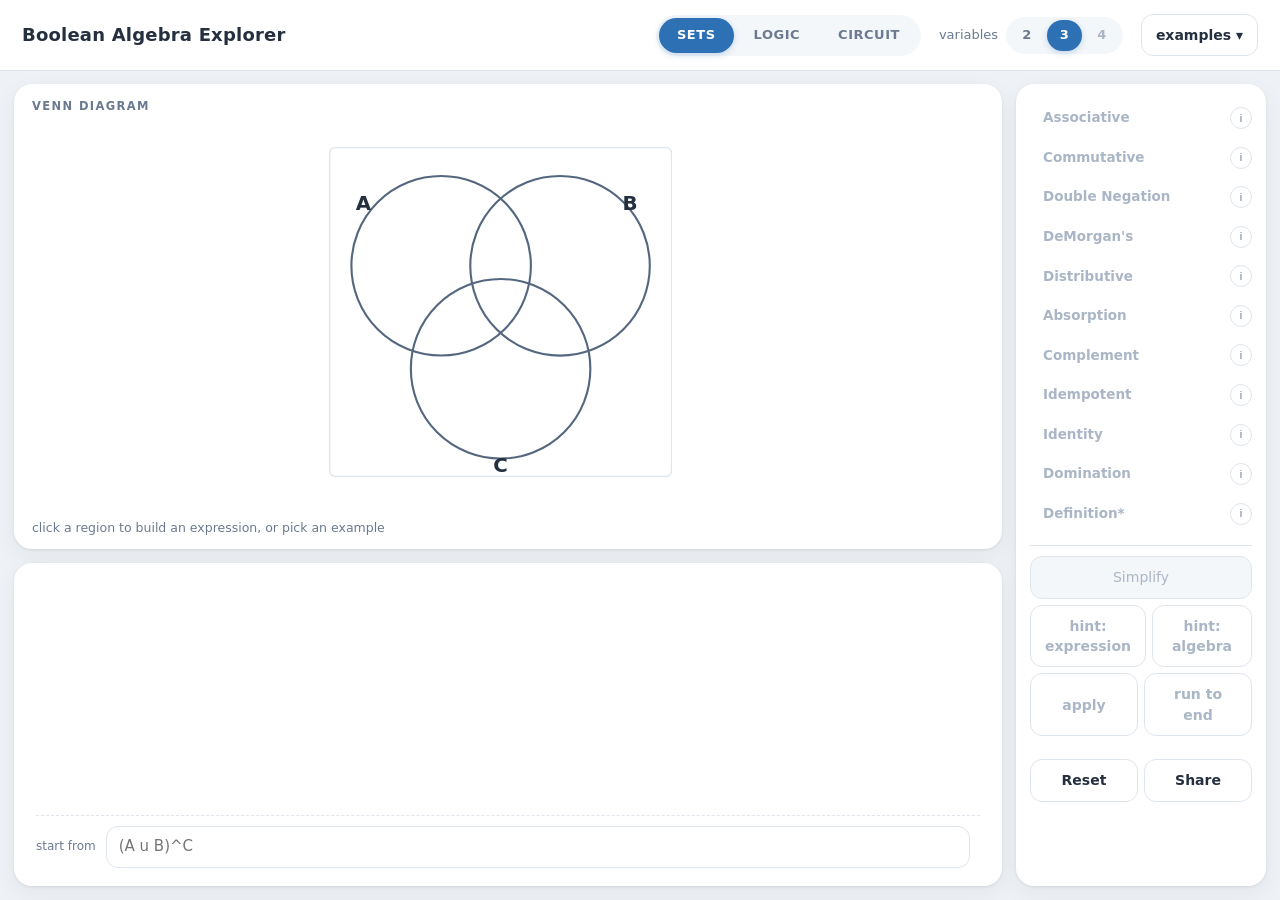
==== docs/index.html @ 66f44de1 "Settle on the Desmos look, and colour the derivation by step Desmos folded into style.css and the ot" ====
<!doctype html>
<html lang="en">
<head>
<meta charset="utf-8">
<meta name="viewport" content="width=device-width,initial-scale=1">
<title>Boolean Algebra Explorer — CS1800</title>
<link rel="stylesheet" href="./style.css">
</head>
<body>
<div class="topbar">
<header>
  <h1>Boolean Algebra Explorer</h1>
  <div class="modes" id="modeToggle" role="tablist" aria-label="view">
    <button data-mode="sets" role="tab">SETS</button>
    <button data-mode="logic" role="tab">LOGIC</button>
    <button data-mode="circuit" role="tab">CIRCUIT</button>
  </div>
  <label class="vars">variables
    <span id="varPick" class="seg"></span>
  </label>
  <button id="examplesBtn" class="ghost">examples ▾</button>
</header>
</div>

<main>
  <section class="viewer" id="viewer" aria-label="viewer"></section>

  <section class="expression" id="expression" aria-label="expression">
    <div class="lines" id="lines"></div>
    <div class="entry">
      <label for="src">start from</label>
      <input id="src" spellcheck="false" autocomplete="off"
             placeholder="(A u B)^C">
      <span class="err" id="srcErr"></span>
    </div>
  </section>

  <aside class="algebra" aria-label="algebra">
    <div class="rules" id="rules"></div>
    <div class="actions">
      <button id="simplify" class="primary">Simplify</button>
      <div class="hintrow">
        <button id="hintExpr" class="ghost">hint: expression</button>
        <button id="hintRule" class="ghost">hint: algebra</button>
      </div>
      <div class="hintrow">
        <button id="applyStep" class="ghost">apply</button>
        <button id="runAll" class="ghost">run to end</button>
      </div>
      <div id="simpNote" class="note"></div>
      <div class="hintrow">
        <button id="reset" class="ghost">Reset</button>
        <button id="share" class="ghost">Share</button>
      </div>
    </div>
  </aside>
</main>

<div id="overlay" class="overlay" hidden></div>
<div id="toast" class="toast" hidden></div>

<script type="module" src="./js/app.js"></script>
</body>
</html>
---- docs/style.css ----
/* One place for every colour. Fills are a single hue at varying
   opacity plus an outline, so shading is never the only channel. */
:root {
  --bg: #eef1f5;
  --panel: #ffffff;
  --ink: #24303f;
  --muted: #6b7a90;
  --line: #dfe5ec;
  /* Two colours, two meanings, on every surface. Blue is "where this
     expression is true" -- shaded Venn regions, 1s in the table, live
     wires. Green is "the part you selected", and nothing else. */
  --accent: #2d70b3;           /* the whole line */
  --accent-soft: #2d70b31f;
  --accent-mid: #2d70b34d;
  --sel: #12a05e;              /* the selection */
  --sel-soft: #12a05e1f;
  --sel-mid: #12a05e4d;
  --on: var(--accent);         /* a 1 on a wire: true, so blue */
  --off: #9ca3af;
  --focus: #f59e0b;
  --on-accent: #fff;           /* text on an accent fill */
  --panel-2: #f4f7fa;          /* table heads and other raised chrome */
  --active: #eaf2fb;           /* the derivation line being worked on */
  --trace: #fff6e0;            /* the truth-table row being traced */
  --trace-on: #ffe6ad;
  --hintbg: #ffefc4;
  --dim: #aab6c6;              /* disabled text */
  --ink-soft: #55677f;         /* diagram strokes */
  --err: #b91c1c;
  --scrim: #24303f66;
  --shadow: 0 18px 50px #24303f26;
  --card: 0 1px 3px #24303f1a, 0 8px 24px #24303f0d;
  --radius: 12px;
  --radius-lg: 18px;
  --font: ui-sans-serif, system-ui, -apple-system, "Segoe UI", Roboto,
          "Helvetica Neue", sans-serif;
  --app-max: 1600px;           /* wider than this and the app centres */

  /* Derivation steps, cycled one per line. Set1-ish -- bright and a
     little pastel -- but deliberately missing Set1's green and blue:
     those already mean "the selection" and "true" everywhere else, and
     a step colour that read as either would undo that. */
  --step-1: #e0301e;  --step-1-soft: #e0301e26;   /* red */
  --step-2: #ef7d00;  --step-2-soft: #ef7d0026;   /* orange */
  --step-3: #9c4ba8;  --step-3-soft: #9c4ba826;   /* purple */
  --step-4: #e8639f;  --step-4-soft: #e8639f26;   /* pink */
  --step-5: #00a2ad;  --step-5-soft: #00a2ad26;   /* teal */
  --step-6: #a3691f;  --step-6-soft: #a3691f26;   /* brown */
  --step-7: #b59000;  --step-7-soft: #b5900026;   /* mustard */
}
* { box-sizing: border-box; }
/* The `hidden` attribute is only a UA `display: none`, so any rule here
   that sets `display` silently outranks it -- an "invisible" .overlay
   then still covers the page and eats every click. Restate it. */
[hidden] { display: none !important; }
html, body { height: 100%; }
body {
  margin: 0; background: var(--bg); color: var(--ink);
  font: 15.5px/1.45 var(--font);
  display: flex; flex-direction: column;
}

/* ---- header ---- */
/* Full-bleed white, but its contents line up with the capped main
   below rather than running off to the window edge. */
.topbar { background: var(--panel); box-shadow: 0 1px 0 var(--line); }
header {
  display: flex; align-items: center; gap: 18px;
  padding: 14px 22px; flex-wrap: wrap;
  width: 100%; max-width: var(--app-max); margin-inline: auto;
}
h1 { font-size: 18px; margin: 0; font-weight: 700; letter-spacing: .2px; }
header .modes { margin-left: auto; }
header #examplesBtn { flex: none; }

/* Pill toggles. */
.modes, .seg {
  display: inline-flex; background: var(--panel-2);
  border-radius: 999px; padding: 3px; gap: 2px;
}
.modes button, .seg button {
  border: 0; background: none; cursor: pointer; font: inherit;
  font-size: 13px; padding: 8px 18px; border-radius: 999px;
  font-weight: 600; letter-spacing: .04em; color: var(--muted);
}
.seg button { padding: 6px 13px; }
.modes button[aria-selected=true], .seg button[aria-selected=true] {
  background: var(--accent); color: var(--on-accent);
  box-shadow: 0 2px 6px #2d70b340;
}
.modes button:disabled, .seg button:disabled {
  color: var(--dim); cursor: default;
}
.vars { font-size: 13px; color: var(--muted); display: flex;
        align-items: center; gap: 8px; }

/* ---- layout ---- */
main {
  display: grid; gap: 14px; padding: 14px;
  flex: 1; min-height: 0;
  width: 100%; max-width: var(--app-max); margin-inline: auto;
  grid-template-columns: 1fr 250px;
  grid-template-rows: minmax(300px, 58%) minmax(190px, 1fr);
  grid-template-areas: "viewer algebra" "expr algebra";
}
/* Each region is a card: no borders, just a lift off the field. */
.viewer, .expression, .algebra {
  background: var(--panel); border: 0; border-radius: var(--radius-lg);
  box-shadow: var(--card); min-height: 0;
}
.viewer { grid-area: viewer; display: flex; }
.expression { grid-area: expr; padding: 18px 22px; overflow: auto;
              display: flex; flex-direction: column; }
.algebra { grid-area: algebra; overflow: auto; padding: 14px; }

/* ---- viewer ---- */
.pane { flex: 1; min-width: 0; display: flex; flex-direction: column; }
.pane + .pane { border-left: 1px solid var(--line); }
.pane h2 {
  font-size: 11.5px; text-transform: uppercase; letter-spacing: .12em;
  color: var(--muted); margin: 14px 18px 6px; font-weight: 600;
}
.panebody { flex: 1; min-height: 0; overflow: auto; padding: 0 12px 12px;
             display: flex; align-items: center; justify-content: center;
             /* Reserve the scrollbar gutter always. Header wrapping
                changes the table's height, and a scrollbar appearing
                narrows the box by ~15px, which slides a centred table
                sideways -- the exact jump the fixed columns exist to
                prevent. */
             scrollbar-gutter: stable; }
/* Block, not flex. A centred flex child that outgrows its container
   overflows equally in both directions and the left of it becomes
   unreachable -- which silently ate the A column. Under block layout
   `margin: 0 auto` collapses to 0 when there is no room, so a wide
   table starts at the left edge and scrolls honestly. */
.pane.tt-pane .panebody { display: block; }
/* The table needs more of the row than the circuit does. */
.pane.tt-pane { flex: 1.25; }
.caption { font-size: 12.5px; color: var(--muted); margin: 4px 18px 12px; }

svg.venn { display: block; margin: 0 auto; cursor: pointer;
           height: 100%; max-height: 330px; width: auto; }
.minivenn svg.venn { height: 190px; }
.vregion { fill: transparent; }
.vregion.on { fill: var(--accent); fill-opacity: .30; }
.vregion.sel { fill: var(--sel); fill-opacity: .58; }
.vregion.hov { fill-opacity: .68; }
.vcircle { fill: none; stroke: var(--ink-soft); stroke-width: 1.6; }
.vlabel { font-size: 15px; font-weight: 650; fill: var(--ink); }
.vframe { fill: none; stroke: var(--line); }

/* ---- truth table ---- */
/* table-layout: fixed makes the <col> widths binding, which is what
   keeps A, B, C from sliding when a law adds or drops a working
   column. See the header comment in truthtable.js. */
/* Fixed width and centred; the table sits at its left edge. */
.ttwrap { margin: 0 auto; }
table.tt { border-collapse: collapse; table-layout: fixed;
           font-variant-numeric: tabular-nums;
           font-size: 16px; margin: 0; }
table.tt th, table.tt td {
  border: 1px solid var(--line); padding: 7px 9px; text-align: center;
}
/* Headers wrap rather than ellipsise. A truncated header is a column
   whose expression you cannot read, which is the only reason it is
   there. */
table.tt th {
  font-weight: 700; background: var(--panel-2); font-size: 13.5px;
  vertical-align: bottom; white-space: normal; overflow-wrap: anywhere;
  line-height: 1.3;
}
table.tt td { white-space: nowrap; }
table.tt th.var { font-size: 16px; }
table.tt th.sub { color: var(--muted); font-weight: 500; }
table.tt th.selcol { background: var(--sel-soft); color: var(--sel); }
table.tt td.out { cursor: pointer; font-weight: 650; }
table.tt td.one { background: var(--accent-soft); }
table.tt tr.hov td { background: var(--trace); }
table.tt tr.hov td.one { background: var(--trace-on); }
table.tt td.v { color: var(--muted); }

/* ---- circuit ---- */
svg.circuit { display: block; width: 100%; height: auto;
              max-height: 100%; }
.gate { fill: var(--panel); stroke: var(--ink-soft); stroke-width: 1.5; }
.wire { stroke: var(--off); stroke-width: 1.5; fill: none; }
.wire.on { stroke: var(--on); stroke-width: 2.4; }
.wdot { fill: var(--off); }
.wval { font-size: 10px; font-weight: 700; fill: var(--muted); }
.wval.on { fill: var(--on); }
.ilabel { font-size: 13px; font-weight: 650; fill: var(--ink); }
/* The selected subexpression. The halo is drawn *under* the wire so the
   wire keeps saying whether it carries a 0 or a 1. */
.wire-hl { stroke: var(--sel); stroke-width: 7; fill: none; opacity: .3;
           stroke-linecap: round; stroke-linejoin: round; }
.gate.sel { stroke: var(--sel); stroke-width: 2.6; }

/* ---- expression ---- */
.lines { flex: 1; font-size: 19px; line-height: 2.0; }
.dline { display: flex; align-items: baseline; gap: 10px;
         white-space: nowrap; padding: 4px 10px;
         border-radius: var(--radius); }
.dline .eqs { width: 1.2em; color: var(--muted); text-align: right;
              flex: none; font-size: 16px; }
.dline .rule { margin-left: 18px; font-size: 12px; color: var(--muted);
               letter-spacing: .03em; }
.dline:not(.active) .expr { cursor: default; }
.dline.active { background: var(--active); }
.dline.active .rule { color: var(--accent); }
.expr { cursor: pointer; user-select: none; }
.expr .nd { border-radius: 5px; padding: 1px 2px; }
.expr .nd.hov { background: var(--accent-soft); }

/* A step's colour appears three times: on the rule that was used, on
   what it produced, and on what it was applied to on the line above.
   Fill and outline are separate channels on purpose -- one line's
   result is usually the next step's input, so the same span often
   carries both at once. */
.dline .rule.step {
  background: var(--step-soft); color: var(--step); font-weight: 650;
  padding: 2px 9px; border-radius: 999px; margin-left: 14px;
}
.expr .nd.after { background: var(--step-soft); }
.expr .nd.before { outline: 2px dashed var(--step); outline-offset: 1px; }
/* Last, so a live selection always wins the background. */
.expr .nd.sel { background: var(--sel-mid); box-shadow: 0 0 0 1px var(--sel); }

.entry { display: flex; align-items: center; gap: 10px; margin-top: 12px;
         padding-top: 10px; border-top: 1px dashed var(--line); }
.entry label { font-size: 12px; color: var(--muted); }
.entry input {
  flex: 1; font: inherit; font-size: 15px; padding: 9px 12px;
  border: 1px solid var(--line); border-radius: var(--radius);
  background: var(--panel); color: inherit;
}
.err { color: var(--err); font-size: 12px; }

/* ---- algebra ---- */
.rule-row { display: flex; align-items: center; gap: 6px; }
.rule-row > button.r {
  flex: 1; text-align: left; font: inherit; font-size: 13.5px;
  padding: 9px 12px; border: 1px solid transparent;
  border-radius: var(--radius); background: transparent;
  cursor: pointer; color: var(--ink); font-weight: 550;
}
.rule-row > button.r:hover:not(:disabled) { background: var(--accent-soft); }
.rule-row > button.r:disabled { color: var(--dim); cursor: default; }
.rule-row > button.r.hint { background: var(--hintbg);
                            border-color: var(--focus); }
.rule-row > button.r .dir { color: var(--muted); font-size: 11px; }
button.info {
  border: 1px solid var(--line); background: var(--panel); border-radius: 50%;
  width: 22px; height: 22px; line-height: 1; font-size: 11px;
  cursor: pointer; color: var(--muted); flex: none; padding: 0;
}
button.info:hover { border-color: var(--accent); color: var(--accent); }
.actions { margin-top: 12px; border-top: 1px solid var(--line);
           padding-top: 10px; display: flex; flex-direction: column; gap: 6px; }
.hintrow { display: flex; gap: 6px; }
button.primary, button.ghost {
  font: inherit; font-size: 14px; padding: 10px 14px; cursor: pointer;
  border-radius: var(--radius); border: 1px solid var(--line);
  background: var(--panel); color: inherit; font-weight: 600;
}
button.primary { background: var(--accent); color: var(--on-accent);
                 border-color: var(--accent);
                 box-shadow: 0 2px 8px #2d70b344; }
button.primary:disabled { background: var(--panel-2); color: var(--dim);
                          border-color: var(--line); font-weight: 400;
                          box-shadow: none; }
.hintrow button.ghost { flex: 1; }
button.ghost:disabled { color: var(--dim); }
.note { font-size: 11.5px; color: var(--muted); min-height: 1em; }

/* ---- overlay ---- */
.overlay {
  position: fixed; inset: 0; background: var(--scrim);
  display: flex; align-items: center; justify-content: center; z-index: 20;
}
.card {
  background: var(--panel); border-radius: var(--radius-lg);
  padding: 20px 24px;
  max-width: min(760px, 92vw); max-height: 88vh; overflow: auto;
  box-shadow: var(--shadow);
}
.card h3 { margin: 0 0 4px; font-size: 16px; }
.card p { color: var(--muted); font-size: 13px; margin: 6px 0 14px; }
.lawgrid { display: flex; align-items: center; justify-content: center;
           gap: 18px; flex-wrap: wrap; }
.lawgrid .side { text-align: center; }
.lawgrid .side .t { font-size: 17px; margin-bottom: 6px; }
.lawgrid .mid { font-size: 20px; color: var(--muted); }
.cardfoot { display: flex; gap: 8px; justify-content: flex-end;
            margin-top: 16px; }
.exlist { display: flex; flex-direction: column; gap: 2px; }
.exlist button {
  text-align: left; font: inherit; font-size: 13.5px; padding: 8px 10px;
  border: 1px solid transparent; border-radius: var(--radius);
  background: transparent; cursor: pointer; color: inherit;
}
.exlist button:hover { background: var(--accent-soft); }
.exlist .ex-e { font-size: 15px; }
.exlist .ex-d { color: var(--muted); font-size: 12px; }
.toast {
  position: fixed; bottom: 18px; left: 50%; transform: translateX(-50%);
  background: var(--ink); color: var(--panel); padding: 8px 14px;
  border-radius: var(--radius);
  font-size: 13px; z-index: 30;
}
@media (prefers-reduced-motion: no-preference) {
  .expr .nd, .vregion, .wire { transition: all .12s ease; }
}
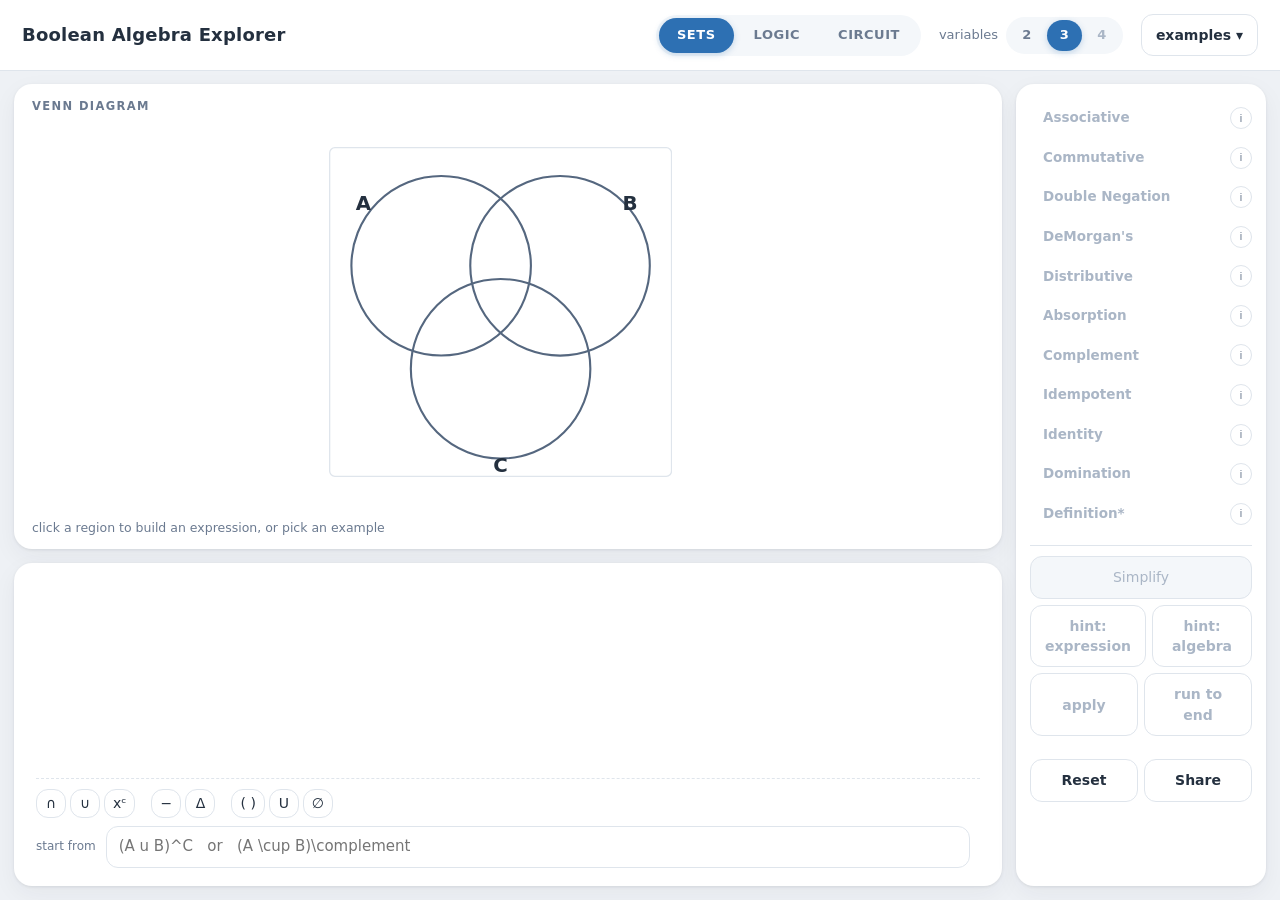
==== commit c2c43e40: "Let students type the operators they cannot type Two ways in, since the glyphs are not on a keyboard" ====
--- a/docs/index.html
+++ b/docs/index.html
@@ -28,10 +28,13 @@
   <section class="expression" id="expression" aria-label="expression">
     <div class="lines" id="lines"></div>
     <div class="entry">
-      <label for="src">start from</label>
-      <input id="src" spellcheck="false" autocomplete="off"
-             placeholder="(A u B)^C">
-      <span class="err" id="srcErr"></span>
+      <div class="oppad" id="opPad"></div>
+      <div class="entryrow">
+        <label for="src">start from</label>
+        <input id="src" spellcheck="false" autocomplete="off"
+               placeholder="(A u B)^C   or   (A \cup B)\complement">
+        <span class="err" id="srcErr"></span>
+      </div>
     </div>
   </section>
 
--- a/docs/style.css
+++ b/docs/style.css
@@ -225,9 +225,24 @@
 /* Last, so a live selection always wins the background. */
 .expr .nd.sel { background: var(--sel-mid); box-shadow: 0 0 0 1px var(--sel); }
 
-.entry { display: flex; align-items: center; gap: 10px; margin-top: 12px;
+.entry { display: flex; flex-direction: column; gap: 8px; margin-top: 12px;
          padding-top: 10px; border-top: 1px dashed var(--line); }
+.entryrow { display: flex; align-items: center; gap: 10px; }
 .entry label { font-size: 12px; color: var(--muted); }
+
+/* The operator pad: these glyphs are not on a keyboard, and the ones
+   that are (\cup, \cap) are only known to students who write LaTeX. */
+.oppad { display: flex; flex-wrap: wrap; gap: 4px; }
+.oppad button {
+  font: inherit; font-size: 14px; min-width: 30px; padding: 3px 8px;
+  border: 1px solid var(--line); border-radius: var(--radius);
+  background: var(--panel); color: inherit; cursor: pointer;
+  line-height: 1.5;
+}
+.oppad button:hover { background: var(--accent-soft);
+                      border-color: var(--accent); }
+.oppad .gap { width: 8px; border: none; background: none; cursor: default;
+              min-width: 0; padding: 0; pointer-events: none; }
 .entry input {
   flex: 1; font: inherit; font-size: 15px; padding: 9px 12px;
   border: 1px solid var(--line); border-radius: var(--radius);
@@ -301,8 +316,11 @@
 .exlist button:hover { background: var(--accent-soft); }
 .exlist .ex-e { font-size: 15px; }
 .exlist .ex-d { color: var(--muted); font-size: 12px; }
+/* pointer-events:none so a transient notice can never eat a click on
+   the input it sits over -- centred at the foot, it overlaps #src. */
 .toast {
   position: fixed; bottom: 18px; left: 50%; transform: translateX(-50%);
+  pointer-events: none;
   background: var(--ink); color: var(--panel); padding: 8px 14px;
   border-radius: var(--radius);
   font-size: 13px; z-index: 30;
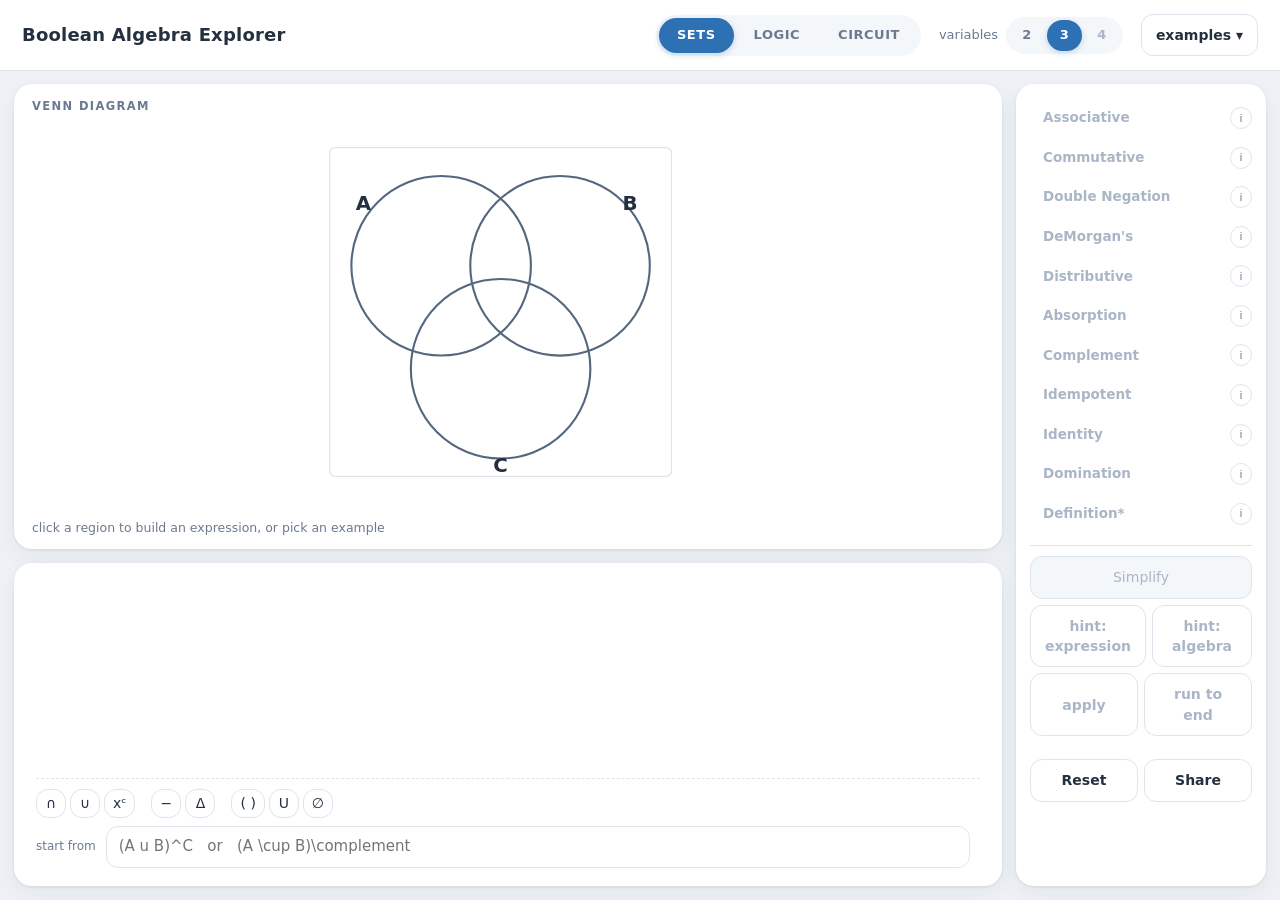
==== commit 89ae0308: "Let the work leave the tool The truth table saves as png, csv or a LaTeX tabular; the derivation as " ====
--- a/docs/index.html
+++ b/docs/index.html
@@ -26,6 +26,7 @@
   <section class="viewer" id="viewer" aria-label="viewer"></section>
 
   <section class="expression" id="expression" aria-label="expression">
+    <div class="exprbar"><span class="exports" id="exprExport"></span></div>
     <div class="lines" id="lines"></div>
     <div class="entry">
       <div class="oppad" id="opPad"></div>
--- a/docs/style.css
+++ b/docs/style.css
@@ -27,6 +27,7 @@
   --dim: #aab6c6;              /* disabled text */
   --ink-soft: #55677f;         /* diagram strokes */
   --err: #b91c1c;
+  --err-soft: #fbeaea;         /* undo hover */
   --scrim: #24303f66;
   --shadow: 0 18px 50px #24303f26;
   --card: 0 1px 3px #24303f1a, 0 8px 24px #24303f0d;
@@ -119,7 +120,30 @@
 .pane h2 {
   font-size: 11.5px; text-transform: uppercase; letter-spacing: .12em;
   color: var(--muted); margin: 14px 18px 6px; font-weight: 600;
-}
+  display: flex; align-items: center; gap: 10px;
+}
+/* Export sits with the thing it exports, at the end of its heading. */
+.exports { display: flex; gap: 4px; margin-left: auto; }
+.exports button.exp {
+  font: inherit; font-size: 10.5px; letter-spacing: .08em;
+  text-transform: uppercase; font-weight: 600;
+  padding: 2px 7px; border: 1px solid var(--line);
+  border-radius: 999px; background: var(--panel); color: var(--muted);
+  cursor: pointer;
+}
+.exports button.exp:hover { color: var(--accent);
+  border-color: var(--accent); background: var(--accent-soft); }
+.exprbar { display: flex; margin-bottom: 6px; min-height: 20px; }
+.exprbar .exports { gap: 6px; align-items: center; }
+button.toggle {
+  font: inherit; font-size: 10.5px; letter-spacing: .08em;
+  text-transform: uppercase; font-weight: 600;
+  padding: 2px 9px; border: 1px dashed var(--line);
+  border-radius: 999px; background: var(--panel); color: var(--muted);
+  cursor: pointer;
+}
+button.toggle.on { border-color: var(--ink-soft); color: var(--ink);
+                   border-style: dashed; background: var(--panel-2); }
 .panebody { flex: 1; min-height: 0; overflow: auto; padding: 0 12px 12px;
              display: flex; align-items: center; justify-content: center;
              /* Reserve the scrollbar gutter always. Header wrapping
@@ -170,6 +194,11 @@
   line-height: 1.3;
 }
 table.tt td { white-space: nowrap; }
+/* Sized by content, so a pair of law tables stays narrow enough to sit
+   side by side. */
+table.tt.compact { table-layout: auto; font-size: 15px; }
+table.tt.compact th, table.tt.compact td { padding: 5px 8px; }
+table.tt.compact th { white-space: nowrap; }
 table.tt th.var { font-size: 16px; }
 table.tt th.sub { color: var(--muted); font-weight: 500; }
 table.tt th.selcol { background: var(--sel-soft); color: var(--sel); }
@@ -250,6 +279,15 @@
 }
 .err { color: var(--err); font-size: 12px; }
 
+/* Only the last step carries one, so it needs no column of its own. */
+.dline .undo {
+  font: inherit; font-size: 15px; line-height: 1; margin-left: 6px;
+  padding: 2px 6px; border: 1px solid transparent; border-radius: 999px;
+  background: none; color: var(--muted); cursor: pointer;
+}
+.dline .undo:hover { background: var(--err-soft);
+                     border-color: var(--err); color: var(--err); }
+
 /* ---- algebra ---- */
 .rule-row { display: flex; align-items: center; gap: 6px; }
 .rule-row > button.r {
@@ -300,11 +338,25 @@
 }
 .card h3 { margin: 0 0 4px; font-size: 16px; }
 .card p { color: var(--muted); font-size: 13px; margin: 6px 0 14px; }
-.lawgrid { display: flex; align-items: center; justify-content: center;
-           gap: 18px; flex-wrap: wrap; }
-.lawgrid .side { text-align: center; }
-.lawgrid .side .t { font-size: 17px; margin-bottom: 6px; }
-.lawgrid .mid { font-size: 20px; color: var(--muted); }
+/* nowrap: the two sides are a comparison, and a comparison stacked
+   vertically stops reading as one. The compact table keeps them narrow
+   enough that they fit. */
+.lawgrid { display: flex; align-items: flex-start; justify-content: center;
+           gap: 18px; flex-wrap: nowrap; }
+.lawgrid .side { text-align: center; min-width: 0; }
+.lawgrid .side .t { font-size: 17px; margin-bottom: 8px; cursor: pointer; }
+.lawgrid .side .dia { display: flex; justify-content: center; }
+.lawgrid .side .sidecap {
+  font-size: 11.5px; color: var(--muted); margin-top: 8px;
+  min-height: 2.4em;
+}
+.lawgrid .mid { font-size: 20px; color: var(--muted); align-self: center; }
+.lawwhy { color: var(--ink); font-size: 13.5px; line-height: 1.55;
+          margin: 6px 0 16px; }
+/* The demonstration is clickable in the same way the derivation is, so
+   it highlights the same way too. */
+.lawgrid .side .t .nd:hover { background: var(--accent-soft);
+                              border-radius: 4px; }
 .cardfoot { display: flex; gap: 8px; justify-content: flex-end;
             margin-top: 16px; }
 .exlist { display: flex; flex-direction: column; gap: 2px; }
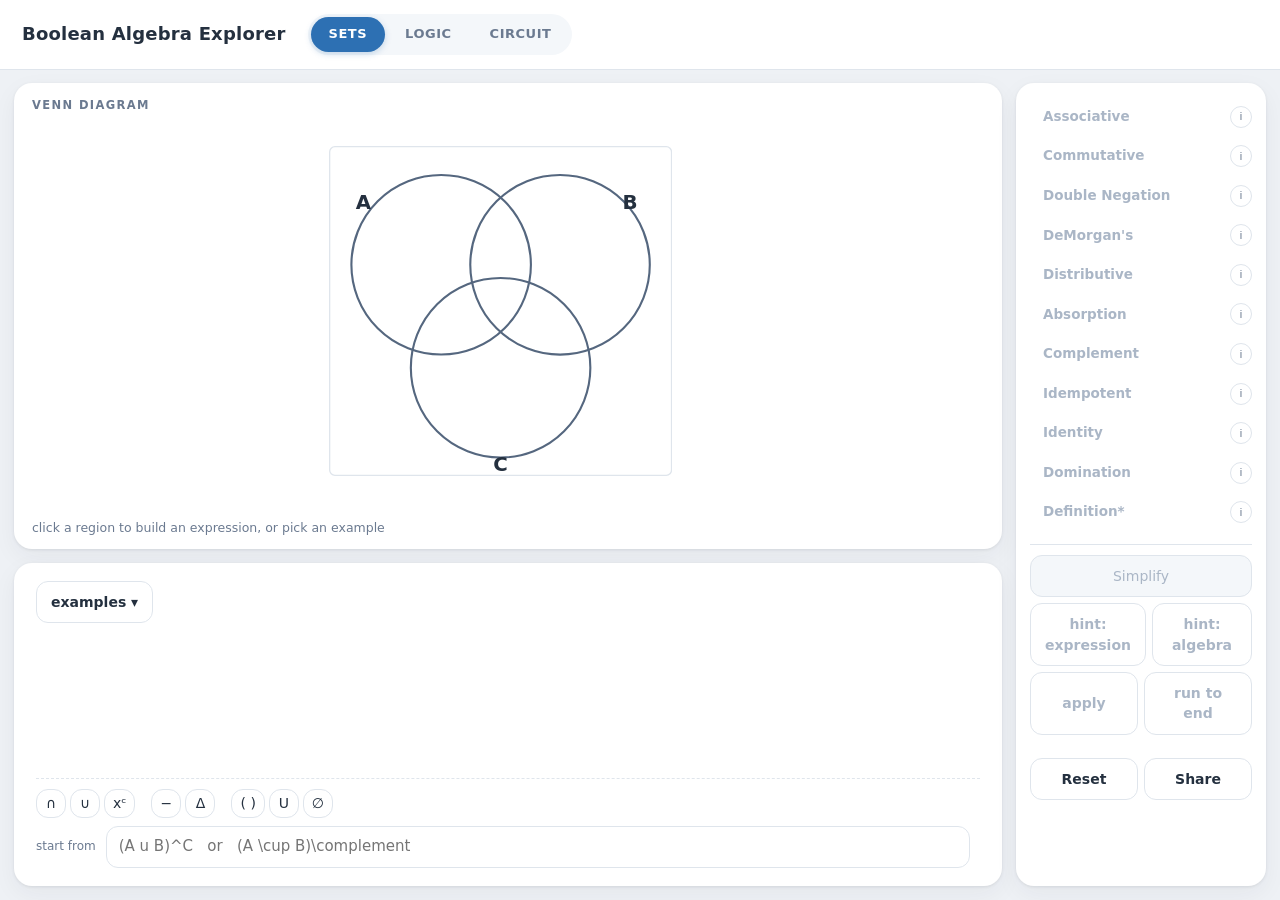
==== commit ca6db02e: "Say it in words, and name the variables The start-from bar now takes and, or, not, union, intersecti" ====
--- a/docs/index.html
+++ b/docs/index.html
@@ -15,10 +15,6 @@
     <button data-mode="logic" role="tab">LOGIC</button>
     <button data-mode="circuit" role="tab">CIRCUIT</button>
   </div>
-  <label class="vars">variables
-    <span id="varPick" class="seg"></span>
-  </label>
-  <button id="examplesBtn" class="ghost">examples ▾</button>
 </header>
 </div>
 
@@ -26,7 +22,10 @@
   <section class="viewer" id="viewer" aria-label="viewer"></section>
 
   <section class="expression" id="expression" aria-label="expression">
-    <div class="exprbar"><span class="exports" id="exprExport"></span></div>
+    <div class="exprbar">
+      <button id="examplesBtn" class="ghost">examples ▾</button>
+      <span class="barright" id="exprExport"></span>
+    </div>
     <div class="lines" id="lines"></div>
     <div class="entry">
       <div class="oppad" id="opPad"></div>
--- a/docs/style.css
+++ b/docs/style.css
@@ -71,8 +71,9 @@
   width: 100%; max-width: var(--app-max); margin-inline: auto;
 }
 h1 { font-size: 18px; margin: 0; font-weight: 700; letter-spacing: .2px; }
-header .modes { margin-left: auto; }
-header #examplesBtn { flex: none; }
+/* Beside the title, not pushed to the far corner: it names what the
+   main pane is currently showing. */
+header .modes { margin-left: 4px; }
 
 /* Pill toggles. */
 .modes, .seg {
@@ -92,8 +93,6 @@
 .modes button:disabled, .seg button:disabled {
   color: var(--dim); cursor: default;
 }
-.vars { font-size: 13px; color: var(--muted); display: flex;
-        align-items: center; gap: 8px; }
 
 /* ---- layout ---- */
 main {
@@ -133,17 +132,19 @@
 }
 .exports button.exp:hover { color: var(--accent);
   border-color: var(--accent); background: var(--accent-soft); }
-.exprbar { display: flex; margin-bottom: 6px; min-height: 20px; }
-.exprbar .exports { gap: 6px; align-items: center; }
-button.toggle {
-  font: inherit; font-size: 10.5px; letter-spacing: .08em;
-  text-transform: uppercase; font-weight: 600;
-  padding: 2px 9px; border: 1px dashed var(--line);
-  border-radius: 999px; background: var(--panel); color: var(--muted);
-  cursor: pointer;
-}
-button.toggle.on { border-color: var(--ink-soft); color: var(--ink);
-                   border-style: dashed; background: var(--panel-2); }
+.exprbar { display: flex; align-items: center; margin-bottom: 8px;
+           min-height: 28px; gap: 10px; }
+.exprbar .barright { margin-left: auto; display: flex; align-items: center;
+                     gap: 12px; }
+.exprbar .exports { margin-left: 0; gap: 6px; align-items: center; }
+/* A two-state segment, in the view toggle's idiom: the step marks are a
+   way of looking at the derivation, not a third thing to download. */
+.marks { display: flex; align-items: center; gap: 6px; }
+.marks .mlbl { font-size: 10.5px; letter-spacing: .08em;
+               text-transform: uppercase; font-weight: 600;
+               color: var(--muted); }
+.marks .seg { padding: 2px; }
+.marks .seg button { padding: 3px 10px; font-size: 11px; }
 .panebody { flex: 1; min-height: 0; overflow: auto; padding: 0 12px 12px;
              display: flex; align-items: center; justify-content: center;
              /* Reserve the scrollbar gutter always. Header wrapping
@@ -359,6 +360,24 @@
                               border-radius: 4px; }
 .cardfoot { display: flex; gap: 8px; justify-content: flex-end;
             margin-top: 16px; }
+.card.wide { max-width: min(880px, 94vw); }
+.exgroup + .exgroup { margin-top: 14px; }
+.exhead { display: flex; align-items: center; gap: 10px; margin-bottom: 4px; }
+.extag {
+  font-size: 10.5px; text-transform: uppercase; letter-spacing: .1em;
+  font-weight: 700; padding: 2px 9px; border-radius: 999px;
+  color: var(--on-accent);
+}
+.extag.mild { background: #4a9d5f; }
+.extag.medium { background: #d98324; }
+.extag.spicy { background: #c0392b; }
+.exwhy { font-size: 12px; color: var(--muted); }
+button.makeup {
+  margin-left: auto; font: inherit; font-size: 12px; padding: 4px 12px;
+  border: 1px solid var(--accent); border-radius: 999px;
+  background: var(--panel); color: var(--accent); cursor: pointer;
+}
+button.makeup:hover { background: var(--accent); color: var(--on-accent); }
 .exlist { display: flex; flex-direction: column; gap: 2px; }
 .exlist button {
   text-align: left; font: inherit; font-size: 13.5px; padding: 8px 10px;
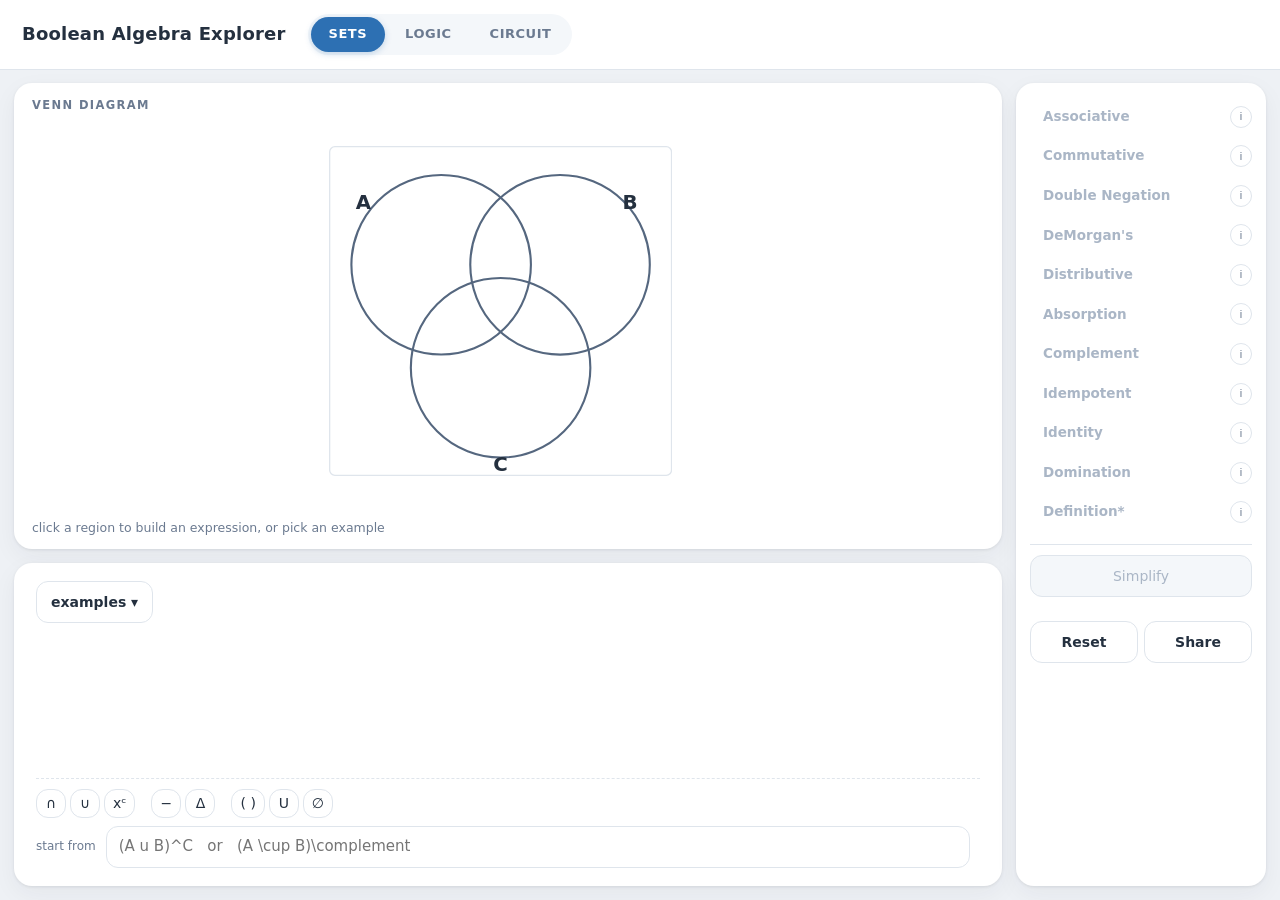
==== commit 58cd6ae6: "Unstick complemented constants, trim the rail, unwrap the headers A derivation reaching the empty se" ====
--- a/docs/index.html
+++ b/docs/index.html
@@ -42,14 +42,6 @@
     <div class="rules" id="rules"></div>
     <div class="actions">
       <button id="simplify" class="primary">Simplify</button>
-      <div class="hintrow">
-        <button id="hintExpr" class="ghost">hint: expression</button>
-        <button id="hintRule" class="ghost">hint: algebra</button>
-      </div>
-      <div class="hintrow">
-        <button id="applyStep" class="ghost">apply</button>
-        <button id="runAll" class="ghost">run to end</button>
-      </div>
       <div id="simpNote" class="note"></div>
       <div class="hintrow">
         <button id="reset" class="ghost">Reset</button>
--- a/docs/style.css
+++ b/docs/style.css
@@ -179,30 +179,43 @@
    keeps A, B, C from sliding when a law adds or drops a working
    column. See the header comment in truthtable.js. */
 /* Fixed width and centred; the table sits at its left edge. */
-.ttwrap { margin: 0 auto; }
-table.tt { border-collapse: collapse; table-layout: fixed;
+/* fit-content is for the law cards, whose wrapper hugs its table; the
+   viewer overrides it inline with the constant width that pins the
+   variable columns. */
+.ttwrap { margin: 0 auto; width: fit-content; }
+/* max-content, not auto: inside the fixed-width wrapper an auto table
+   is squeezed to fit, which compressed the variable columns and moved
+   them -- the one thing the wrapper exists to prevent. It takes its
+   natural width and runs past the wrapper's right edge instead. */
+table.tt { border-collapse: collapse; table-layout: auto;
+           width: max-content;
            font-variant-numeric: tabular-nums;
            font-size: 16px; margin: 0; }
 table.tt th, table.tt td {
   border: 1px solid var(--line); padding: 7px 9px; text-align: center;
 }
-/* Headers wrap rather than ellipsise. A truncated header is a column
-   whose expression you cannot read, which is the only reason it is
-   there. */
+/* Headers stay on one line. A header broken over three lines is as
+   hard to read as a truncated one, and the column can simply be as wide
+   as the expression it is headed by. */
 table.tt th {
   font-weight: 700; background: var(--panel-2); font-size: 13.5px;
-  vertical-align: bottom; white-space: normal; overflow-wrap: anywhere;
+  vertical-align: bottom; white-space: nowrap;
   line-height: 1.3;
 }
 table.tt td { white-space: nowrap; }
 /* Sized by content, so a pair of law tables stays narrow enough to sit
    side by side. */
-table.tt.compact { table-layout: auto; font-size: 15px; }
+table.tt.compact { font-size: 15px; }
 table.tt.compact th, table.tt.compact td { padding: 5px 8px; }
 table.tt.compact th { white-space: nowrap; }
 table.tt th.var { font-size: 16px; }
 table.tt th.sub { color: var(--muted); font-weight: 500; }
 table.tt th.selcol { background: var(--sel-soft); color: var(--sel); }
+/* The whole column, not just its header: the point of picking one is to
+   read down it. */
+table.tt td.selcol { background: var(--sel-soft); color: var(--sel);
+                     font-weight: 650; }
+table.tt td.selcol.one { background: var(--sel); color: var(--on-accent); }
 table.tt td.out { cursor: pointer; font-weight: 650; }
 table.tt td.one { background: var(--accent-soft); }
 table.tt tr.hov td { background: var(--trace); }
@@ -349,11 +362,21 @@
 .lawgrid .side .dia { display: flex; justify-content: center; }
 .lawgrid .side .sidecap {
   font-size: 11.5px; color: var(--muted); margin-top: 8px;
-  min-height: 2.4em;
+  min-height: 1.3em;
 }
 .lawgrid .mid { font-size: 20px; color: var(--muted); align-self: center; }
 .lawwhy { color: var(--ink); font-size: 13.5px; line-height: 1.55;
           margin: 6px 0 16px; }
+.lawgloss { color: var(--muted); font-size: 12.5px; line-height: 1.5;
+            margin: -8px 0 16px; padding-left: 10px;
+            border-left: 2px solid var(--line); }
+/* A law that is easy to over-apply says so under the demonstration,
+   where the reader has just seen the shape it does hold for. */
+.lawwarn { color: var(--err); font-size: 12.5px; line-height: 1.5;
+           margin: 14px 0 0; }
+.lawgrid + .lawgrid { margin-top: 14px; padding-top: 14px;
+                      border-top: 1px dashed var(--line); }
+.lawgrid.one { justify-content: center; }
 /* The demonstration is clickable in the same way the derivation is, so
    it highlights the same way too. */
 .lawgrid .side .t .nd:hover { background: var(--accent-soft);
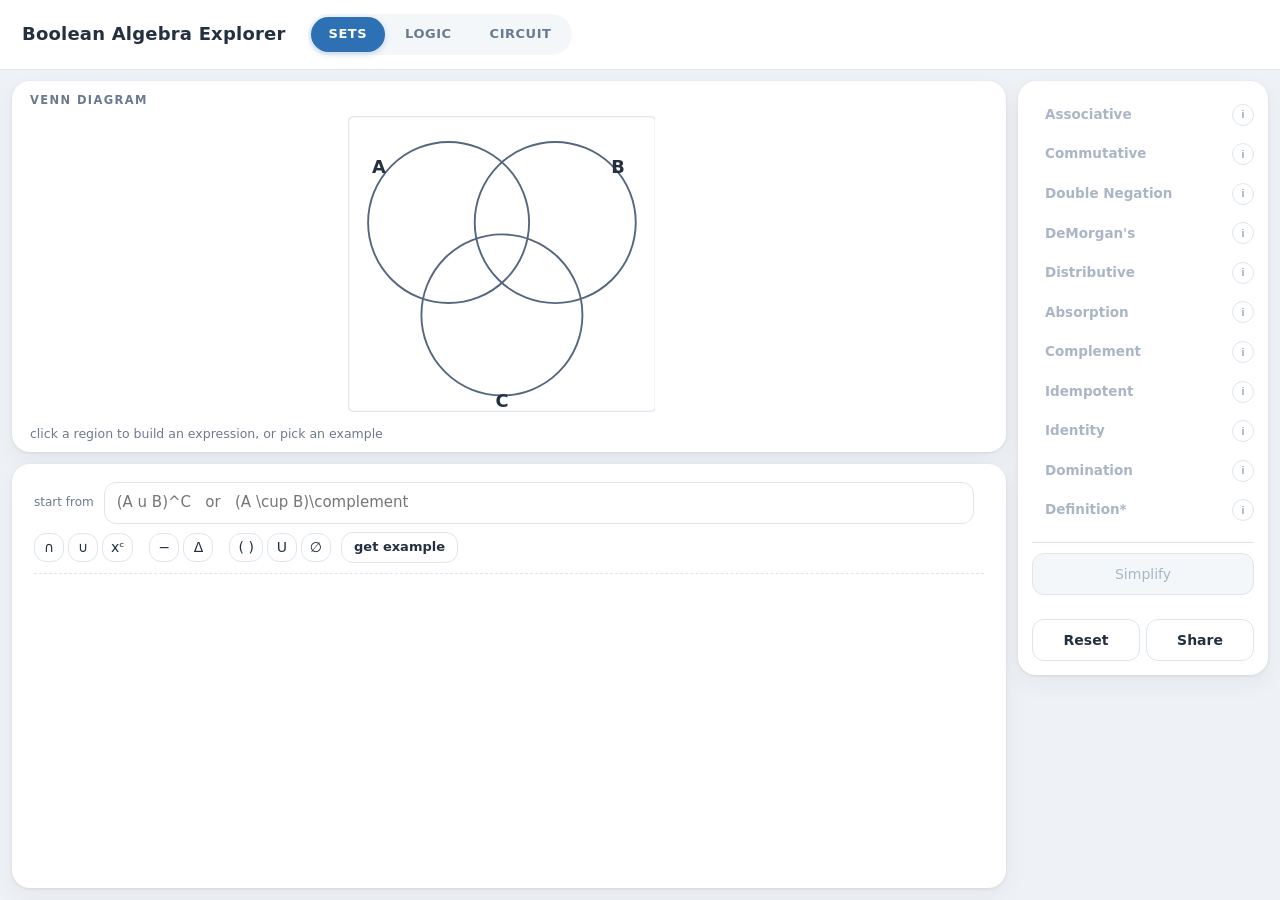
==== commit 36f18733: "Put the input at the top of the pane it fills The expression pane now opens with the box that starts" ====
--- a/docs/index.html
+++ b/docs/index.html
@@ -22,20 +22,20 @@
   <section class="viewer" id="viewer" aria-label="viewer"></section>
 
   <section class="expression" id="expression" aria-label="expression">
-    <div class="exprbar">
-      <button id="examplesBtn" class="ghost">examples ▾</button>
-      <span class="barright" id="exprExport"></span>
-    </div>
-    <div class="lines" id="lines"></div>
     <div class="entry">
-      <div class="oppad" id="opPad"></div>
       <div class="entryrow">
         <label for="src">start from</label>
         <input id="src" spellcheck="false" autocomplete="off"
                placeholder="(A u B)^C   or   (A \cup B)\complement">
         <span class="err" id="srcErr"></span>
       </div>
+      <div class="toolrow">
+        <div class="oppad" id="opPad"></div>
+        <button id="examplesBtn" class="ghost">get example</button>
+        <span class="barright" id="exprExport"></span>
+      </div>
     </div>
+    <div class="lines" id="lines"></div>
   </section>
 
   <aside class="algebra" aria-label="algebra">
--- a/docs/style.css
+++ b/docs/style.css
@@ -96,11 +96,11 @@
 
 /* ---- layout ---- */
 main {
-  display: grid; gap: 14px; padding: 14px;
+  display: grid; gap: 12px; padding: 12px;
   flex: 1; min-height: 0;
   width: 100%; max-width: var(--app-max); margin-inline: auto;
   grid-template-columns: 1fr 250px;
-  grid-template-rows: minmax(300px, 58%) minmax(190px, 1fr);
+  grid-template-rows: minmax(240px, 46%) minmax(240px, 1fr);
   grid-template-areas: "viewer algebra" "expr algebra";
 }
 /* Each region is a card: no borders, just a lift off the field. */
@@ -111,14 +111,22 @@
 .viewer { grid-area: viewer; display: flex; }
 .expression { grid-area: expr; padding: 18px 22px; overflow: auto;
               display: flex; flex-direction: column; }
-.algebra { grid-area: algebra; overflow: auto; padding: 14px; }
+/* The rail spans both rows but is not stretched to them: align-self
+   start leaves it as tall as the rules and the buttons under them,
+   rather than trailing an empty card down the page. max-height keeps it
+   inside the grid area on a short window, where the rules scroll and
+   the actions, being flex:none, stay put. */
+.algebra { grid-area: algebra; align-self: start; max-height: 100%;
+           overflow: hidden; padding: 14px;
+           display: flex; flex-direction: column; }
+.algebra .rules { min-height: 0; overflow: auto; }
 
 /* ---- viewer ---- */
 .pane { flex: 1; min-width: 0; display: flex; flex-direction: column; }
 .pane + .pane { border-left: 1px solid var(--line); }
 .pane h2 {
   font-size: 11.5px; text-transform: uppercase; letter-spacing: .12em;
-  color: var(--muted); margin: 14px 18px 6px; font-weight: 600;
+  color: var(--muted); margin: 11px 18px 4px; font-weight: 600;
   display: flex; align-items: center; gap: 10px;
 }
 /* Export sits with the thing it exports, at the end of its heading. */
@@ -132,11 +140,10 @@
 }
 .exports button.exp:hover { color: var(--accent);
   border-color: var(--accent); background: var(--accent-soft); }
-.exprbar { display: flex; align-items: center; margin-bottom: 8px;
-           min-height: 28px; gap: 10px; }
-.exprbar .barright { margin-left: auto; display: flex; align-items: center;
+.toolrow .barright { margin-left: auto; display: flex; align-items: center;
                      gap: 12px; }
-.exprbar .exports { margin-left: 0; gap: 6px; align-items: center; }
+.toolrow .exports { margin-left: 0; gap: 6px; align-items: center; }
+.toolrow #examplesBtn { padding: 5px 12px; font-size: 13px; }
 /* A two-state segment, in the view toggle's idiom: the step marks are a
    way of looking at the derivation, not a third thing to download. */
 .marks { display: flex; align-items: center; gap: 6px; }
@@ -145,7 +152,7 @@
                color: var(--muted); }
 .marks .seg { padding: 2px; }
 .marks .seg button { padding: 3px 10px; font-size: 11px; }
-.panebody { flex: 1; min-height: 0; overflow: auto; padding: 0 12px 12px;
+.panebody { flex: 1; min-height: 0; overflow: auto; padding: 0 12px 8px;
              display: flex; align-items: center; justify-content: center;
              /* Reserve the scrollbar gutter always. Header wrapping
                 changes the table's height, and a scrollbar appearing
@@ -161,10 +168,10 @@
 .pane.tt-pane .panebody { display: block; }
 /* The table needs more of the row than the circuit does. */
 .pane.tt-pane { flex: 1.25; }
-.caption { font-size: 12.5px; color: var(--muted); margin: 4px 18px 12px; }
+.caption { font-size: 12.5px; color: var(--muted); margin: 2px 18px 9px; }
 
 svg.venn { display: block; margin: 0 auto; cursor: pointer;
-           height: 100%; max-height: 330px; width: auto; }
+           height: 100%; max-height: 296px; width: auto; }
 .minivenn svg.venn { height: 190px; }
 .vregion { fill: transparent; }
 .vregion.on { fill: var(--accent); fill-opacity: .30; }
@@ -192,7 +199,7 @@
            font-variant-numeric: tabular-nums;
            font-size: 16px; margin: 0; }
 table.tt th, table.tt td {
-  border: 1px solid var(--line); padding: 7px 9px; text-align: center;
+  border: 1px solid var(--line); padding: 5px 9px; text-align: center;
 }
 /* Headers stay on one line. A header broken over three lines is as
    hard to read as a truncated one, and the column can simply be as wide
@@ -268,9 +275,16 @@
 /* Last, so a live selection always wins the background. */
 .expr .nd.sel { background: var(--sel-mid); box-shadow: 0 0 0 1px var(--sel); }
 
-.entry { display: flex; flex-direction: column; gap: 8px; margin-top: 12px;
-         padding-top: 10px; border-top: 1px dashed var(--line); }
+/* The input and its controls sit at the top of the pane: they are what
+   starts a derivation, and the derivation grows down from them. */
+.entry { display: flex; flex-direction: column; gap: 8px;
+         margin-bottom: 12px; padding-bottom: 10px;
+         border-bottom: 1px dashed var(--line); }
 .entryrow { display: flex; align-items: center; gap: 10px; }
+/* One row: the keys that build an expression, then the controls that do
+   something with the one already there. */
+.toolrow { display: flex; align-items: center; gap: 10px;
+           flex-wrap: wrap; }
 .entry label { font-size: 12px; color: var(--muted); }
 
 /* The operator pad: these glyphs are not on a keyboard, and the ones
@@ -321,7 +335,7 @@
   cursor: pointer; color: var(--muted); flex: none; padding: 0;
 }
 button.info:hover { border-color: var(--accent); color: var(--accent); }
-.actions { margin-top: 12px; border-top: 1px solid var(--line);
+.actions { flex: none; margin-top: 12px; border-top: 1px solid var(--line);
            padding-top: 10px; display: flex; flex-direction: column; gap: 6px; }
 .hintrow { display: flex; gap: 6px; }
 button.primary, button.ghost {
@@ -374,9 +388,20 @@
    where the reader has just seen the shape it does hold for. */
 .lawwarn { color: var(--err); font-size: 12.5px; line-height: 1.5;
            margin: 14px 0 0; }
-.lawgrid + .lawgrid { margin-top: 14px; padding-top: 14px;
-                      border-top: 1px dashed var(--line); }
+/* The forms of a law sit beside each other: they are two instances of
+   one statement, and stacking them reads as two separate facts. */
+.lawdemos { display: flex; align-items: flex-start; justify-content: center;
+            gap: 26px; flex-wrap: wrap; }
+.lawdemo { display: flex; flex-direction: column; align-items: center;
+           min-width: 0; }
+.lawdemo + .lawdemo { border-left: 1px dashed var(--line);
+                      padding-left: 26px; }
+.lawrule { font-size: 14px; font-weight: 600; color: var(--ink);
+           margin-bottom: 10px; white-space: nowrap; }
 .lawgrid.one { justify-content: center; }
+.lawmore { margin: 16px 0 0; padding-left: 18px; color: var(--muted);
+           font-size: 12.5px; line-height: 1.7; }
+.lawmore li { list-style: disc; }
 /* The demonstration is clickable in the same way the derivation is, so
    it highlights the same way too. */
 .lawgrid .side .t .nd:hover { background: var(--accent-soft);
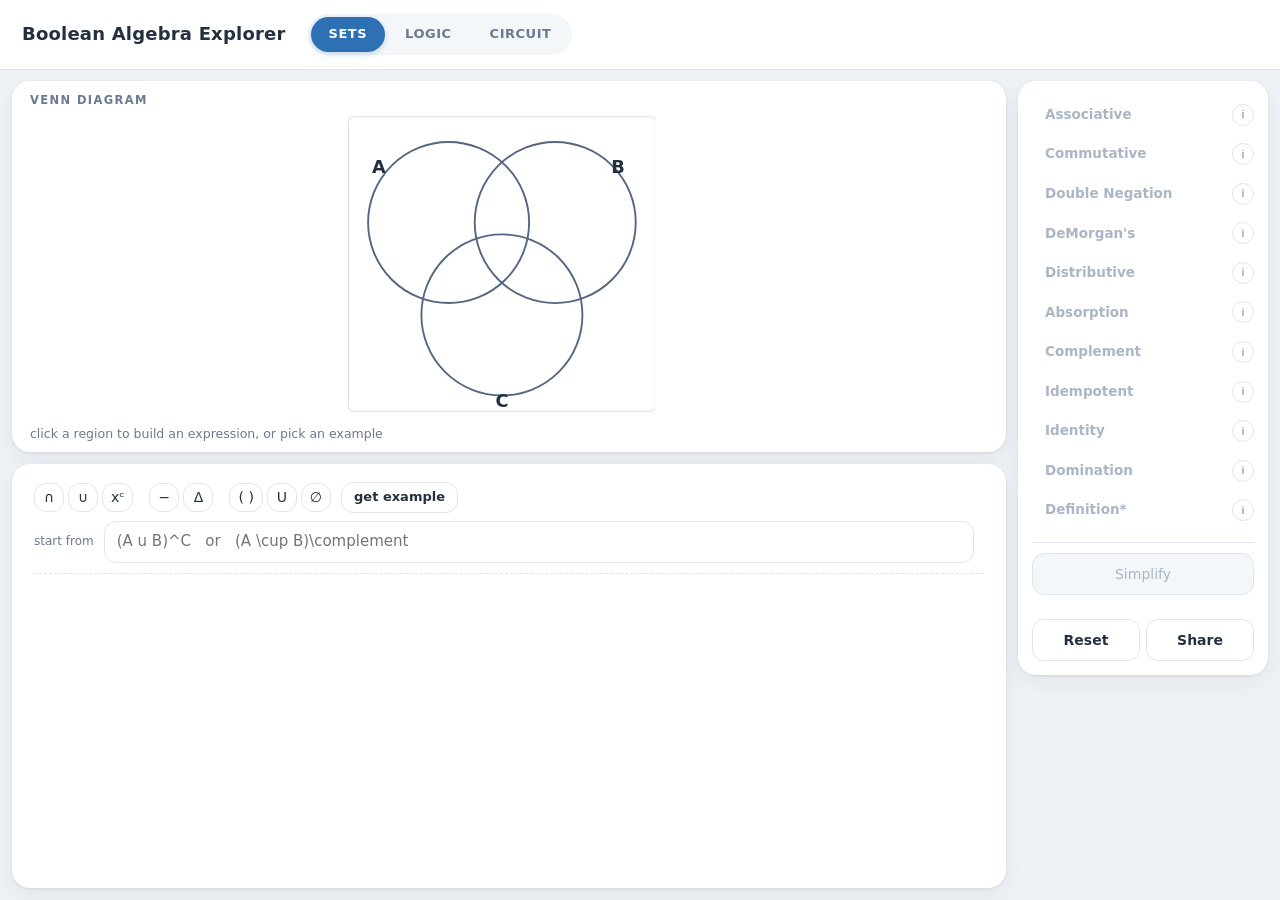
==== commit 822402db: "Put the keys above the box they type into The operator keys and get example now sit above "start fro" ====
--- a/docs/index.html
+++ b/docs/index.html
@@ -23,16 +23,16 @@
 
   <section class="expression" id="expression" aria-label="expression">
     <div class="entry">
+      <div class="toolrow">
+        <div class="oppad" id="opPad"></div>
+        <button id="examplesBtn" class="ghost">get example</button>
+        <span class="barright" id="exprExport"></span>
+      </div>
       <div class="entryrow">
         <label for="src">start from</label>
         <input id="src" spellcheck="false" autocomplete="off"
                placeholder="(A u B)^C   or   (A \cup B)\complement">
         <span class="err" id="srcErr"></span>
-      </div>
-      <div class="toolrow">
-        <div class="oppad" id="opPad"></div>
-        <button id="examplesBtn" class="ghost">get example</button>
-        <span class="barright" id="exprExport"></span>
       </div>
     </div>
     <div class="lines" id="lines"></div>
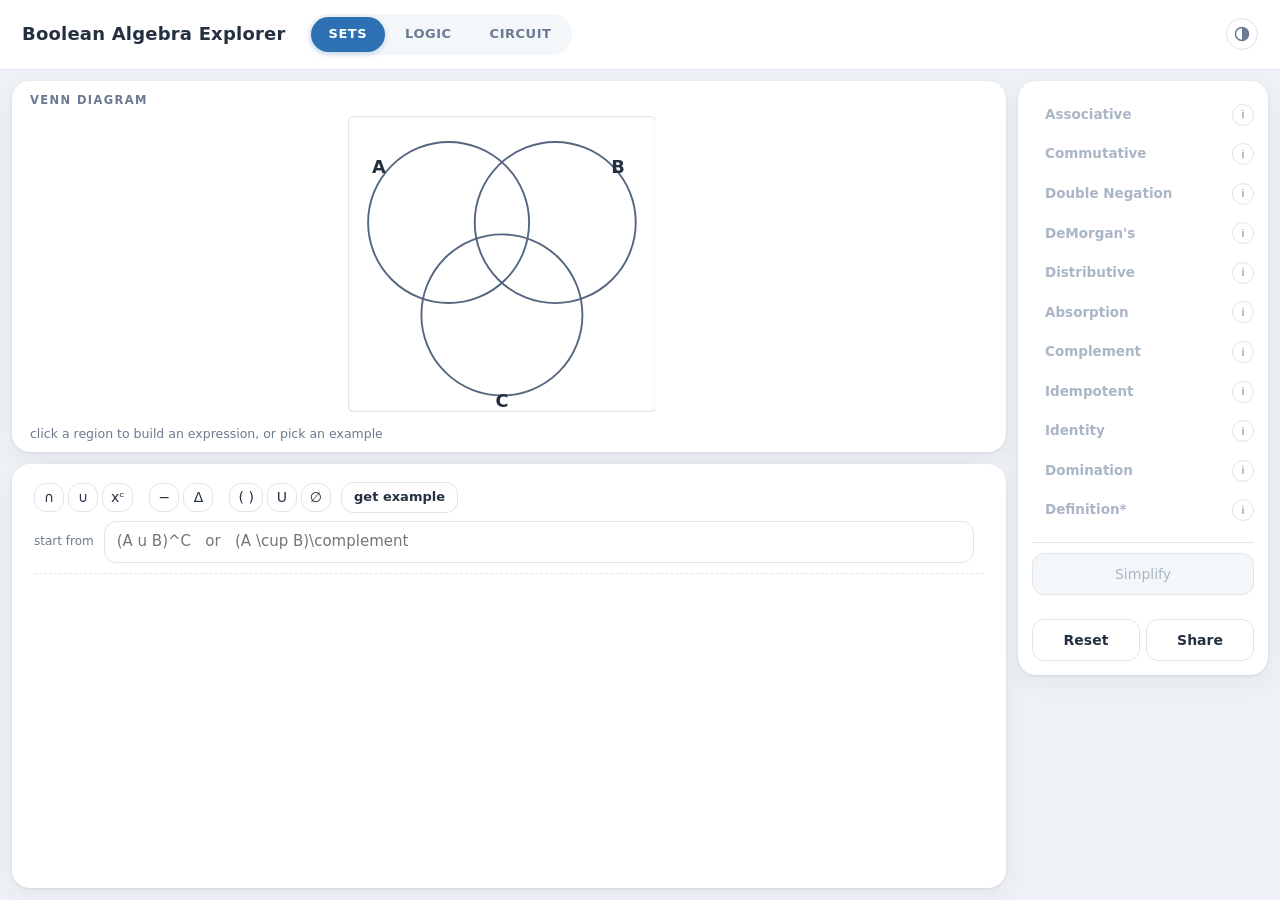
==== commit 1498670e: "Give the page a dark palette and a switch in the corner Both palettes are the same palette: only the" ====
--- a/docs/index.html
+++ b/docs/index.html
@@ -4,6 +4,19 @@
 <meta charset="utf-8">
 <meta name="viewport" content="width=device-width,initial-scale=1">
 <title>Boolean Algebra Explorer — CS1800</title>
+<!-- Before the stylesheet, so the page never paints the wrong palette
+     and then flips. Same rule as js/theme.js -- a stored choice, else
+     the system -- and the same key string; change one, change both. -->
+<script>
+(function () {
+  var v = null;
+  try { v = localStorage.getItem('ba-theme'); } catch (e) { /* file:// */ }
+  if (v !== 'dark' && v !== 'light') {
+    v = matchMedia('(prefers-color-scheme: dark)').matches ? 'dark' : 'light';
+  }
+  document.documentElement.dataset.theme = v;
+})();
+</script>
 <link rel="stylesheet" href="./style.css">
 </head>
 <body>
@@ -15,6 +28,14 @@
     <button data-mode="logic" role="tab">LOGIC</button>
     <button data-mode="circuit" role="tab">CIRCUIT</button>
   </div>
+  <button id="themeToggle" class="themebtn" type="button"
+          aria-label="dark mode" aria-pressed="false" title="dark mode">
+    <svg viewBox="0 0 16 16" aria-hidden="true" focusable="false">
+      <circle cx="8" cy="8" r="6.5" fill="none" stroke="currentColor"
+              stroke-width="1.5"/>
+      <path d="M8 1.5a6.5 6.5 0 0 1 0 13z" fill="currentColor"/>
+    </svg>
+  </button>
 </header>
 </div>
 
--- a/docs/style.css
+++ b/docs/style.css
@@ -15,6 +15,7 @@
   --sel: #12a05e;              /* the selection */
   --sel-soft: #12a05e1f;
   --sel-mid: #12a05e4d;
+  --accent-glow: #2d70b340;    /* the lift under an accent fill */
   --on: var(--accent);         /* a 1 on a wire: true, so blue */
   --off: #9ca3af;
   --focus: #f59e0b;
@@ -28,6 +29,9 @@
   --ink-soft: #55677f;         /* diagram strokes */
   --err: #b91c1c;
   --err-soft: #fbeaea;         /* undo hover */
+  --tag-mild: #4a9d5f;         /* example difficulty */
+  --tag-medium: #d98324;
+  --tag-spicy: #c0392b;
   --scrim: #24303f66;
   --shadow: 0 18px 50px #24303f26;
   --card: 0 1px 3px #24303f1a, 0 8px 24px #24303f0d;
@@ -36,6 +40,7 @@
   --font: ui-sans-serif, system-ui, -apple-system, "Segoe UI", Roboto,
           "Helvetica Neue", sans-serif;
   --app-max: 1600px;           /* wider than this and the app centres */
+  color-scheme: light;
 
   /* Derivation steps, cycled one per line. Set1-ish -- bright and a
      little pastel -- but deliberately missing Set1's green and blue:
@@ -49,6 +54,62 @@
   --step-6: #a3691f;  --step-6-soft: #a3691f26;   /* brown */
   --step-7: #b59000;  --step-7-soft: #b5900026;   /* mustard */
 }
+
+/* The same palette after dark. Only the values move: every meaning
+   given above is preserved, so blue is still "true" and green is still
+   "the selection". Selected by data-theme on <html> (theme.js); with no
+   attribute the light values stand, and those are also the ones the
+   exports read (export.js). */
+:root[data-theme=dark] {
+  --bg: #131820;
+  --panel: #1b222d;
+  --ink: #e4e9f0;
+  --muted: #94a3b8;
+  --line: #303a49;
+  /* Light enough to read as text on a dark panel, which forces the text
+     drawn on an accent fill to go dark -- hence --on-accent below. One
+     accent cannot serve both roles on a dark ground. */
+  --accent: #6cb0ef;
+  --accent-soft: #6cb0ef26;
+  --accent-mid: #6cb0ef52;
+  --accent-glow: #6cb0ef3d;
+  --sel: #34d399;
+  --sel-soft: #34d39926;
+  --sel-mid: #34d39952;
+  --on: var(--accent);
+  --off: #64748b;
+  --focus: #fbbf24;
+  --on-accent: #10151c;
+  --panel-2: #232b38;
+  --active: #22314a;
+  --trace: #3a3018;
+  --trace-on: #574524;
+  --hintbg: #463716;
+  --dim: #5c6a7e;
+  --ink-soft: #a9b6c8;
+  --err: #f87171;
+  --err-soft: #3d1f1f;
+  --tag-mild: #6fc98a;
+  --tag-medium: #eba54f;
+  --tag-spicy: #ef7b6e;
+  --scrim: #05080ca8;
+  /* A dark card is lifted by being lighter than the field it sits on,
+     not by a tinted shadow; what is left of the shadow is depth, so it
+     is black. */
+  --shadow: 0 18px 50px #00000073;
+  --card: 0 1px 3px #0000005e, 0 8px 24px #00000042;
+
+  /* Lifted to clear the dark panel. Purple and brown are the two that
+     could not survive the move at their light values. */
+  --step-1: #ef5a4a;  --step-1-soft: #ef5a4a2e;
+  --step-2: #f59a2e;  --step-2-soft: #f59a2e2e;
+  --step-3: #c98ad6;  --step-3-soft: #c98ad62e;
+  --step-4: #f58ab8;  --step-4-soft: #f58ab82e;
+  --step-5: #35c6d1;  --step-5-soft: #35c6d12e;
+  --step-6: #cf9a4e;  --step-6-soft: #cf9a4e2e;
+  --step-7: #d4b32a;  --step-7-soft: #d4b32a2e;
+  color-scheme: dark;
+}
 * { box-sizing: border-box; }
 /* The `hidden` attribute is only a UA `display: none`, so any rule here
    that sets `display` silently outranks it -- an "invisible" .overlay
@@ -62,7 +123,7 @@
 }
 
 /* ---- header ---- */
-/* Full-bleed white, but its contents line up with the capped main
+/* Full-bleed panel, but its contents line up with the capped main
    below rather than running off to the window edge. */
 .topbar { background: var(--panel); box-shadow: 0 1px 0 var(--line); }
 header {
@@ -88,11 +149,27 @@
 .seg button { padding: 6px 13px; }
 .modes button[aria-selected=true], .seg button[aria-selected=true] {
   background: var(--accent); color: var(--on-accent);
-  box-shadow: 0 2px 6px #2d70b340;
+  box-shadow: 0 2px 6px var(--accent-glow);
 }
 .modes button:disabled, .seg button:disabled {
   color: var(--dim); cursor: default;
 }
+
+/* The light/dark switch, pushed to the far end of the bar: it is a
+   preference about the page, not part of the work, and it is set once.
+   The icon is a half-filled disc rather than a sun or a moon -- it
+   names the choice instead of the state, so nothing has to be swapped
+   when the theme changes. */
+header .themebtn {
+  margin-left: auto; flex: none; padding: 0;
+  width: 32px; height: 32px;
+  display: inline-flex; align-items: center; justify-content: center;
+  border: 1px solid var(--line); border-radius: 50%;
+  background: var(--panel); color: var(--muted); cursor: pointer;
+}
+header .themebtn:hover { color: var(--accent); border-color: var(--accent);
+                         background: var(--accent-soft); }
+header .themebtn svg { width: 16px; height: 16px; display: block; }
 
 /* ---- layout ---- */
 main {
@@ -345,7 +422,7 @@
 }
 button.primary { background: var(--accent); color: var(--on-accent);
                  border-color: var(--accent);
-                 box-shadow: 0 2px 8px #2d70b344; }
+                 box-shadow: 0 2px 8px var(--accent-glow); }
 button.primary:disabled { background: var(--panel-2); color: var(--dim);
                           border-color: var(--line); font-weight: 400;
                           box-shadow: none; }
@@ -416,9 +493,9 @@
   font-weight: 700; padding: 2px 9px; border-radius: 999px;
   color: var(--on-accent);
 }
-.extag.mild { background: #4a9d5f; }
-.extag.medium { background: #d98324; }
-.extag.spicy { background: #c0392b; }
+.extag.mild { background: var(--tag-mild); }
+.extag.medium { background: var(--tag-medium); }
+.extag.spicy { background: var(--tag-spicy); }
 .exwhy { font-size: 12px; color: var(--muted); }
 button.makeup {
   margin-left: auto; font: inherit; font-size: 12px; padding: 4px 12px;
